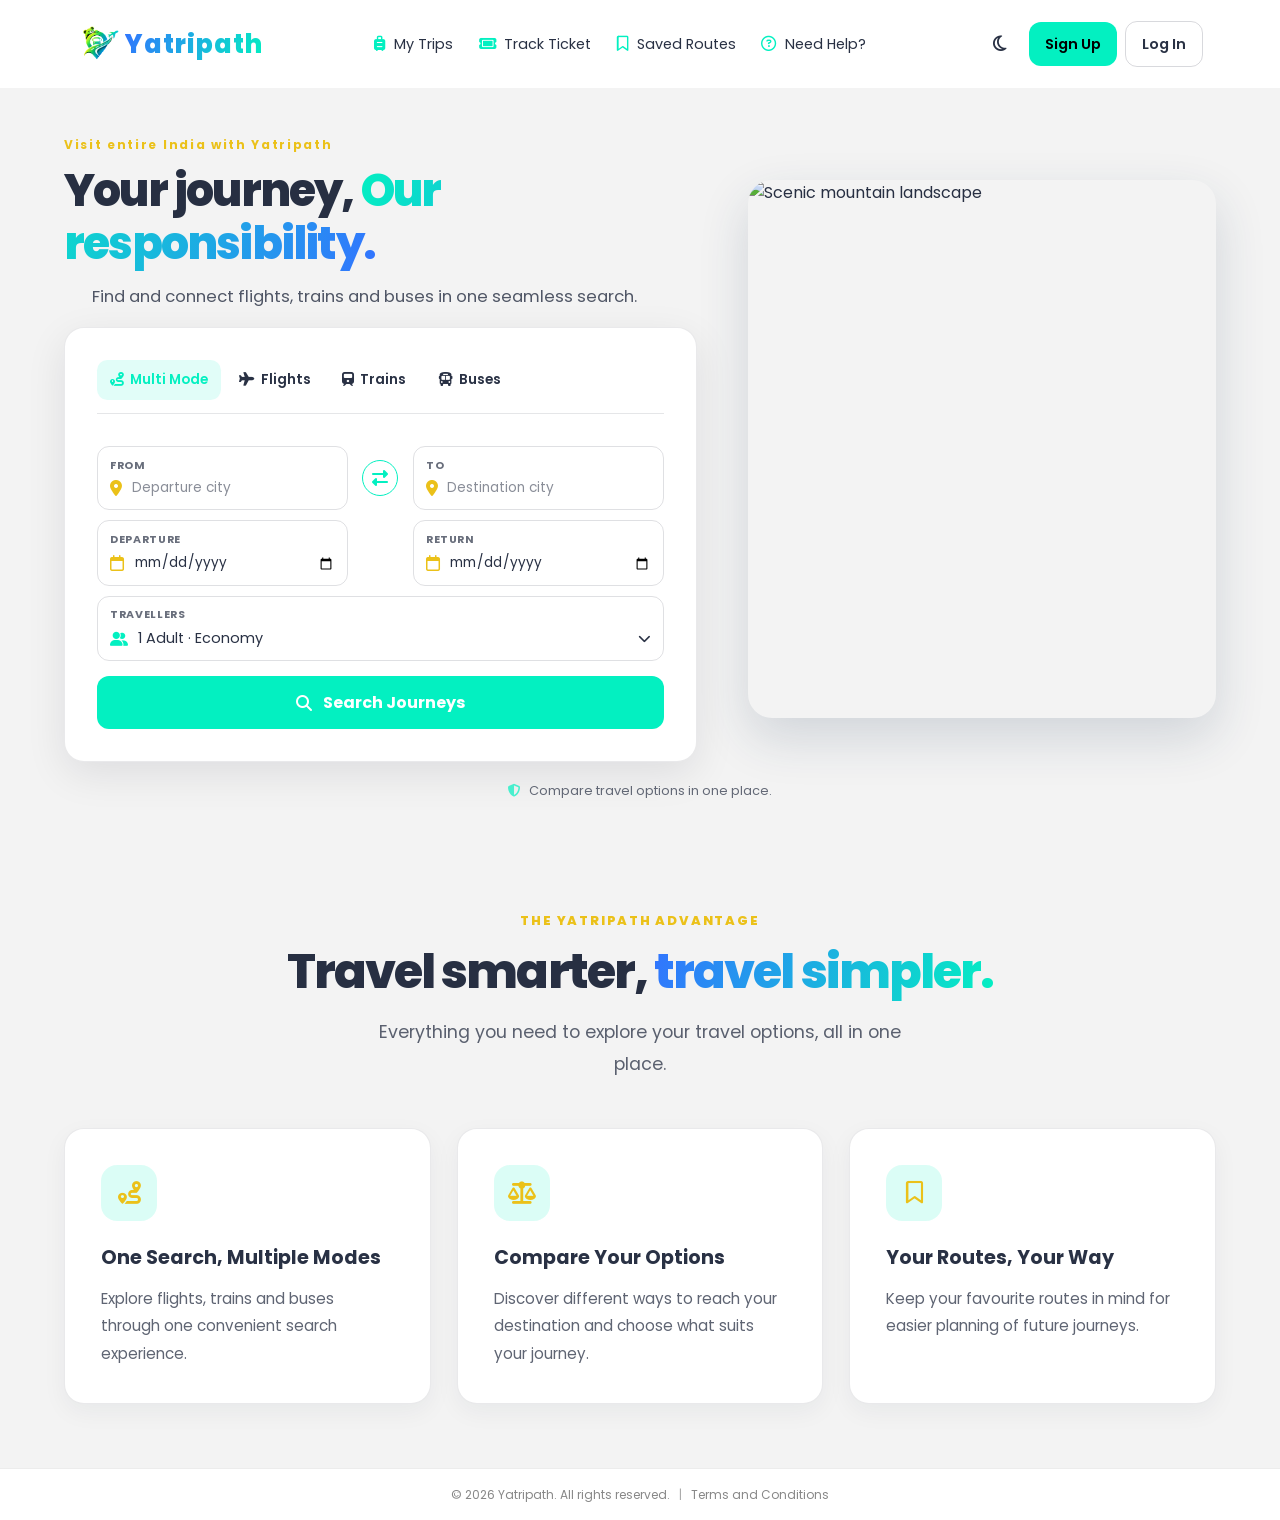
==== index.html @ fe772d5f "Add files via upload" ====
<!DOCTYPE html>
<html lang="en">
    <head>
        <meta charset="UTF-8">
        <meta name="viewport" content="width=device-width, initial-scale=1.0">
        <title>Yatripath</title>
        <link rel="stylesheet" href="style.css">
    </head>
    <body>

<!-- HEADER --><!-- HEADER --><!-- HEADER --><!-- HEADER --><!-- HEADER --><!-- HEADER --><!-- HEADER -->
        <header>
            <nav class="NAVBAR">
                <div class="CONTAINER-FOR-LOGO">
                <!-- Brand -->
                    <a href="#" class="LOGO" aria-label="Yatripath home">
                        <img src="Images/logo.png" alt="Yatripath">
                    </a>
                    <a href="#" class="LOGO">Yatripath</a>
                </div>

    <button
        type="button"
        class="MOBILE-MENU-TOGGLE"
        id="mobile-menu-toggle"
        aria-label="Open navigation menu"
        aria-controls="nav-menu"
        aria-expanded="false">
        <i class="fa-solid fa-bars" aria-hidden="true"></i>
    </button>

     <div class="NAV-MENU" id="nav-menu">

        <!-- Navigation links -->
    <ul class="NAV-LINKS">
        <li>
            <a href="#">
                <i class="fa-solid fa-suitcase-rolling"></i>
                My Trips
            </a>
        </li>

        <li>
            <a href="#">
                <i class="fa-solid fa-ticket"></i>
                Track Ticket
            </a>
        </li>

        <li>
            <a href="#">
                <i class="fa-regular fa-bookmark"></i>
                Saved Routes
            </a>
        </li>

        <li>
            <a href="#">
                <i class="fa-regular fa-circle-question"></i>
                Need Help?
            </a>
        </li>
    </ul>

    <!-- Right-side actions -->
    <div class="NAV-ACTIONS">

        <button class="THEME-BTN" id="theme-toggle"
                type="button" aria-label="Switch to dark theme">
            <i class="fa-regular fa-moon"></i>
        </button>

        <a href="#" class="SIGNUP-BTN">Sign Up</a>

        <a href="#" class="LOGIN-BTN">Log In</a>

    </div>

    </div>
            </nav>
        </header>


<!-- MAIN --><!-- MAIN --><!-- MAIN --><!-- MAIN --><!-- MAIN --><!-- MAIN --><!-- MAIN --><!-- MAIN --><!-- MAIN -->        

<main>
    <section class="HERO">
        <div class="HERO-LAYOUT">
        <div class="HERO-LEFT">
        <div class="HERO-CONTENT">
            <p class="HERO-TAGLINE">Visit entire India with Yatripath</p>

            <h1>
                Your journey,
                <span>Our responsibility.</span>
            </h1>

            <p class="HERO-DESCRIPTION">
                Find and connect flights, trains and buses
                in one seamless search.
            </p>
        </div>

        <div class="SEARCH-CARD">

            <div class="TRANSPORT-TABS">
                <label class="TRANSPORT-OPTION">
                    <input type="radio" name="transport" value="all" checked>
                    <span><i class="fa-solid fa-route"></i> Multi Mode</span>
                </label>

                <label class="TRANSPORT-OPTION">
                    <input type="radio" name="transport" value="flight">
                    <span><i class="fa-solid fa-plane"></i> Flights</span>
                </label>

                <label class="TRANSPORT-OPTION">
                    <input type="radio" name="transport" value="train">
                    <span><i class="fa-solid fa-train"></i> Trains</span>
                </label>

                <label class="TRANSPORT-OPTION">
                    <input type="radio" name="transport" value="bus">
                    <span><i class="fa-solid fa-bus"></i> Buses</span>
                </label>
            </div>

            <form class="SEARCH-FORM" id="journey-search" novalidate>

                <div class="SEARCH-FIELD">
                    <label for="origin">FROM</label>
                    <div class="FIELD-INPUT">
                        <i class="fa-solid fa-location-dot"></i>
                        <input
                            type="text"
                            id="origin"
                            name="origin"
                            placeholder="Departure city"
                            list="city-suggestions"
                            autocomplete="off"
                            required
                        >
                    </div>
                </div>

                <button
                    type="button"
                    class="SWAP-BTN"
                    id="swap-locations"
                    aria-label="Swap departure and destination"
                    title="Swap locations"
                >
                    <i class="fa-solid fa-right-left"></i>
                </button>

                <div class="SEARCH-FIELD">
                    <label for="destination">TO</label>
                    <div class="FIELD-INPUT">
                        <i class="fa-solid fa-location-dot"></i>
                        <input
                            type="text"
                            id="destination"
                            name="destination"
                            placeholder="Destination city"
                            list="city-suggestions"
                            autocomplete="off"
                            required
                        >
                    </div>
                </div>

                <div class="SEARCH-FIELD">
                    <label for="departure">DEPARTURE</label>
                    <div class="FIELD-INPUT">
                        <i class="fa-regular fa-calendar"></i>
                        <input
                            type="date"
                            id="departure"
                            name="departure"
                            required
                        >
                    </div>
                </div>

                <div class="SEARCH-FIELD">
                    <label for="return-date">RETURN</label>
                    <div class="FIELD-INPUT">
                        <i class="fa-regular fa-calendar"></i>
                        <input
                            type="date"
                            id="return-date"
                            name="return-date"
                        >
                    </div>
                </div>

                <!-- Travellers and travel class -->
<div class="SEARCH-FIELD TRAVELLER-FIELD">

    <label>TRAVELLERS</label>

    <!-- Button that opens the passenger selector -->
    <button
        type="button"
        class="TRAVELLER-TRIGGER"
        id="traveller-trigger"
        aria-expanded="false"
        aria-controls="traveller-popup"
    >
        <span class="TRAVELLER-SUMMARY">
            <i class="fa-solid fa-user-group"></i>
            <span id="traveller-summary">1 Adult · Economy</span>
        </span>

        <i class="fa-solid fa-chevron-down TRAVELLER-CHEVRON"></i>
    </button>

    <!-- Popup -->
    <div class="TRAVELLER-POPOVER" id="traveller-popup" hidden>

        <div class="TRAVELLER-POPUP-HEADER">
            <div>
                <h3>Travellers & Class</h3>
                <p>Choose who's travelling</p>
            </div>

            <button
                type="button"
                class="TRAVELLER-CLOSE"
                id="traveller-close"
                aria-label="Close traveller selector"
            >
                <i class="fa-solid fa-xmark"></i>
            </button>
        </div>

        <!-- Adults -->
        <div class="PASSENGER-GROUP ADULT-GROUP">
            <div class="PASSENGER-HEADING">
                <strong>Adults</strong>
                <span>12 years and above</span>
            </div>

            <div class="COUNT-OPTIONS" data-passenger="adults">
                <button type="button" data-count="1" class="is-selected">1</button>
                <button type="button" data-count="2">2</button>
                <button type="button" data-count="3">3</button>
                <button type="button" data-count="4">4</button>
                <button type="button" data-count="5">5</button>
                <button type="button" data-count="6">6</button>
                <button type="button" data-count="7">7</button>
                <button type="button" data-count="8">8</button>
                <button type="button" data-count="9">9</button>
                <button type="button" data-count="more">9+</button>            
            </div>
        </div>

        <!-- Children -->
        <div class="PASSENGER-GROUP">
            <div class="PASSENGER-HEADING">
                <strong>Children</strong>
                <span>2–11 years</span>
            </div>

            <div class="COUNT-OPTIONS" data-passenger="children">
                <button type="button" data-count="0" class="is-selected">0</button>
                <button type="button" data-count="1">1</button>
                <button type="button" data-count="2">2</button>
                <button type="button" data-count="3">3</button>
                <button type="button" data-count="4">4</button>
                <button type="button" data-count="5">5</button>
                <button type="button" data-count="6">6</button>
                <button type="button" data-count="more">6+</button>
            </div>
        </div>

        <!-- Infants -->
        <div class="PASSENGER-GROUP">
            <div class="PASSENGER-HEADING">
                <strong>Infants</strong>
                <span>Under 2 years</span>
            </div>

            <div class="COUNT-OPTIONS" data-passenger="infants">
                <button type="button" data-count="0" class="is-selected">0</button>
                <button type="button" data-count="1">1</button>
                <button type="button" data-count="2">2</button>
                <button type="button" data-count="3">3</button>
                <button type="button" data-count="4">4</button>
                <button type="button" data-count="5">5</button>
                <button type="button" data-count="6">6</button>
                <button type="button" data-count="more">6+</button>
            </div>

            <p class="PASSENGER-HELP" id="infant-help">
                Each infant must be accompanied by an adult.
            </p>
        </div>

        <!-- Travel class -->
        <div class="TRAVEL-CLASS-GROUP">
            <label for="travel-class">Travel class</label>

            <select id="travel-class" name="travel_class">
                <option value="economy">Economy/Premium Economy</option>
                <option value="premium-economy">Premium Economy</option>
                <option value="business">Business</option>
                <option value="first-class">First Class</option>
            </select>
        </div>

        <!-- Popup footer -->
        <div class="TRAVELLER-POPUP-FOOTER">
            <span id="passenger-total">1 passenger</span>

            <button type="button" id="apply-travellers">
                Apply
            </button>
        </div>

    </div>

    <!-- Values submitted with the search form -->
    <input type="hidden" id="travellers" name="travellers" value="1">
    <input type="hidden" id="adults" name="adults" value="1">
    <input type="hidden" id="children" name="children" value="0">
    <input type="hidden" id="infants" name="infants" value="0">

</div>

                <button type="submit" class="SEARCH-BTN">
                    <i class="fa-solid fa-magnifying-glass"></i>
                    Search Journeys
                </button>

            </form>
            <datalist id="city-suggestions">
                <option value="Kolkata">
                <option value="New Delhi">
                <option value="Mumbai">
                <option value="Bengaluru">
                <option value="Chennai">
                <option value="Hyderabad">
                <option value="Pune">
                <option value="Jaipur">
                <option value="Lucknow">
                <option value="Bhubaneswar">
                <option value="Patna">
                <option value="Guwahati">
                <option value="Siliguri">
                <option value="Darjeeling">
                <option value="Durgapur">
            </datalist>
        </div>
        </div>

<!-- RIGHT BOX: travel image -->
        <div class="HERO-IMAGE">
            <img
                src="https://i.pinimg.com/originals/f4/bd/58/f4bd584b814955527853951d91ccd299.jpg"
                alt="Scenic mountain landscape"
            >
        </div>

        </div>

        <p class="SEARCH-NOTE">
            <i class="fa-solid fa-shield-halved"></i>
            Compare travel options in one place.
        </p>
        
    </section>

    
<!-- WHY TRAVELLEON SECTION -->
<section class="WHY-TRAVELLEON" id="why-travelleon">

    <div class="WHY-HEADER">
        <p class="WHY-TAGLINE">THE YATRIPATH ADVANTAGE</p>

        <h2>
            Travel smarter,
            <span>travel simpler.</span>
        </h2>

        <p class="WHY-DESCRIPTION">
            Everything you need to explore your travel options,
            all in one place.
        </p>
    </div>

    <div class="WHY-CARDS">

        <!-- Feature 1 -->
        <article class="WHY-CARD">
            <div class="WHY-ICON">
                <i class="fa-solid fa-route"></i>
            </div>

            <h3>One Search, Multiple Modes</h3>

            <p>
                Explore flights, trains and buses through
                one convenient search experience.
            </p>
        </article>

        <!-- Feature 2 -->
        <article class="WHY-CARD">
            <div class="WHY-ICON">
                <i class="fa-solid fa-scale-balanced"></i>
            </div>

            <h3>Compare Your Options</h3>

            <p>
                Discover different ways to reach your
                destination and choose what suits your journey.
            </p>
        </article>

        <!-- Feature 3 -->
        <article class="WHY-CARD">
            <div class="WHY-ICON">
                <i class="fa-regular fa-bookmark"></i>
            </div>
            <h3>Your Routes, Your Way</h3>
            <p>
                Keep your favourite routes in mind
                for easier planning of future journeys.
            </p>
        </article>
    </div>
</section>
</main>


<!-- LOGIN / SIGN UP VIEW -->
<section class="AUTH-VIEW" id="auth-view" hidden>

    <!-- LEFT: AUTHENTICATION FORM -->
    <div class="AUTH-CARD">

        <a href="#" class="AUTH-BACK" id="back-home">
            ← Back to Home
        </a>

        <div class="AUTH-LOGO">
            <a href="#" class="LOGO" aria-label="Yatripath home">
                        <img src="Images/logo.png" alt="Yatripath">
                    </a>
            <span>Yatripath</span>
        </div>

        <h1 id="auth-heading">Welcome back!</h1>
        <p class="AUTH-SUBTITLE" id="auth-subtitle">
            Sign in to continue your journey.
        </p>

        <div class="AUTH-TABS">
            <button type="button" class="AUTH-TAB ACTIVE" id="login-tab">
                Log In
            </button>
            <button type="button" class="AUTH-TAB" id="signup-tab">
                Sign Up
            </button>
        </div>

        <!-- LOGIN FORM -->
        <form id="login-form">

            <label for="login-email">Email address</label>
            <input type="email" id="login-email" name="email"
                placeholder="you@example.com" autocomplete="email" required>

            <label for="login-password">Password</label>
            <div class="AUTH-PASSWORD">
                <input type="password" id="login-password"
                       placeholder="Enter your password"
                       autocomplete="current-password" required>
                <button type="button" class="AUTH-TOGGLE"
                    data-password="login-password"
                    aria-label="Show password"
                    aria-pressed="false">
                    <i class="fa-regular fa-eye" aria-hidden="true"></i>
                </button>
            </div>

            <button type="submit" class="AUTH-SUBMIT">Log In</button>

        </form>

        <!-- SIGNUP FORM -->
        <form id="signup-form" hidden>

            <label for="signup-name">Full name</label>
            <input type="text" id="signup-name"
                   placeholder="Your full name"
                   autocomplete="name" required>

            <label for="signup-dob">Date of birth</label>
            <input type="date" id="signup-dob"
                   autocomplete="bday" required>

            <label for="signup-email">Email address</label>
            <input type="email" id="signup-email" name="email"
                   placeholder="you@example.com"
                   autocomplete="email" required>

            <div class="OTP-ROW">
                <label for="email-otp">Email verification</label>
                <button type="button" class="OTP-BTN" data-otp="email">
                    Send code
                </button>
            </div>

            <input type="text" id="email-otp"
                   placeholder="Enter email OTP"
                   inputmode="numeric" pattern="[0-9]{6}"
                   maxlength="6" autocomplete="one-time-code"
                   aria-label="Email verification code">

            <label for="signup-phone">Phone number</label>
            <div class="PHONE-ROW">
                <select id="phone-country" aria-label="Country calling code">
                    <option value="+91">🇮🇳 +91</option>
                </select>

                <input type="tel" id="signup-phone"
                       placeholder="Phone number"
                       autocomplete="tel-national"
                       inputmode="tel" required>
            </div>

            <div class="OTP-ROW">
                <label for="phone-otp">Phone verification</label>
                <button type="button" class="OTP-BTN" data-otp="phone">
                    Send code
                </button>
            </div>

            <input type="text" id="phone-otp"
                   placeholder="Enter SMS OTP"
                   inputmode="numeric" pattern="[0-9]{6}"
                   maxlength="6" aria-label="Phone verification code">

            <label for="signup-password">Create password</label>
            <div class="AUTH-PASSWORD">
                <input type="password" id="signup-password"
                       placeholder="Create a strong password"
                       autocomplete="new-password" required>
                <button type="button" class="AUTH-TOGGLE"
                    data-password="signup-password"
                    aria-label="Show password"
                    aria-pressed="false">
                    <i class="fa-regular fa-eye" aria-hidden="true"></i>
                </button>
            </div>

            <div class="PASSWORD-RULES" id="password-rules" hidden>
                <p id="rule-length">○ At least 8 characters</p>
                <p id="rule-upper">○ One uppercase letter (A–Z)</p>
                <p id="rule-lower">○ One lowercase letter (a–z)</p>
                <p id="rule-number">○ One number (0–9)</p>
                <p id="rule-special">○ One special character (!@#$...)</p>
            </div>

            <button type="submit" class="AUTH-SUBMIT">
                Create Account
            </button>

        </form>

        <p class="AUTH-MESSAGE" id="auth-message"
           role="status" aria-live="polite"></p>

        <p class="AUTH-FOOTNOTE">
            Your next journey starts here.
        </p>

    </div>

    <!-- RIGHT: TRAVEL IMAGE -->
    <div class="AUTH-VISUAL">
        <img
            src="https://i.pinimg.com/originals/f4/bd/58/f4bd584b814955527853951d91ccd299.jpg"
            alt="Majestic mountain landscape beneath a beautiful sky">

        <div class="AUTH-VISUAL-OVERLAY">
            <span class="AUTH-IMAGE-TAG">YOUR JOURNEY STARTS HERE</span>
            <h2>The world is waiting.</h2>
            <p>Discover new places. Find your route. Make every journey count.</p>
        </div>
    </div>

</section>




        <footer class="SITE-FOOTER">
            <p>
               © 2026 Yatripath. All rights reserved.
                <span class="FOOTER-DIVIDER">|</span>
                <a href="#" id="terms-link">Terms and Conditions</a>
            </p>
        </footer>

        <script src="script.js"></script>
    </body>
</html>
---- style.css ----
@import url('https://cdnjs.cloudflare.com/ajax/libs/font-awesome/6.5.0/css/all.min.css');
@import url('https://fonts.googleapis.com/css2?family=Poppins:wght@400;500;600;700;800&display=swap');

/* =========================================
   1. THEME VARIABLES
========================================= */

:root {
    --primary-color: #03F0C1;
    --secondary-color: #ebc119;
    --tertiary-color: #ffffff;
    --background-color: #f3f3f3;
    --text-color: #010b21d7;
    --highlight-color: #3273FF;
}

[data-theme="dark"] {
    --primary-color: #03F0C1;
    --secondary-color: #ebc119;
    --tertiary-color: #09132f;
    --background-color: #01091c;
    --text-color: #ffffff;
    --highlight-color: #3273FF;
}

/* =========================================
   2. GLOBAL STYLES
========================================= */

* {
    box-sizing: border-box;
}

html {
    scroll-behavior: smooth;
}

body {
    margin: 0;
    background-color: var(--background-color);
    color: var(--text-color);
    font-family: 'Poppins', sans-serif;
}

button,
input,
select {
    font: inherit;
}

button,
a {
    -webkit-tap-highlight-color: transparent;
}

/* Smooth light/dark theme transition */

*{
    transition:
        background-color 0.3s ease,
        color 0.3s ease,
        border-color 0.3s ease,
        box-shadow 0.3s ease;
}

/* =========================================
   3. NAVBAR
========================================= */

.NAVBAR {
    display: flex;
    flex-direction: row;
    align-items: center;
    justify-content: space-between;
    gap: 1.5rem;

    padding: 1.25rem 6%;

    background-color: var(--tertiary-color);
    box-shadow: 0 0.25rem 1.25rem rgba(1, 11, 33, 0.08);
}

/* Logo */
.CONTAINER-FOR-LOGO{
    display: flex;
}
.LOGO {
    flex-shrink: 0;
    display: inline-flex;
    flex: 0 0 auto;
    font-size: clamp(1.4rem, 2vw, 1.8rem);
    font-weight: 800;
    letter-spacing: 0.04em;
    text-decoration: none;
    white-space: nowrap;
    align-items: center;
    background: linear-gradient(
        110deg,
        #3273FF,
        #03F0C1
    );
    gap: 0;
    background-clip: text;
    -webkit-background-clip: text;
    color: transparent;
}

.LOGO img{
    display: block;
    width: 3rem;
    height: 3rem;
    object-fit: contain;
    object-position: left center;
    flex-shrink: 0;
    padding-right: 5px;
}

/* Navigation links */

.NAV-LINKS {
    display: flex;
    flex-direction: row;
    align-items: center;
    justify-content: center;
    flex-wrap: nowrap;
    gap: clamp(0.75rem, 2vw, 2rem);

    list-style: none;
    margin: 0;
    padding: 0;
}

.NAV-LINKS a,
.PROFILE-LINK {
    position: relative;

    display: flex;
    align-items: center;
    gap: 0.55rem;

    color: var(--text-color);
    font-size: 0.9rem;
    text-decoration: none;
    white-space: nowrap;

    transition: color 0.25s ease;
}

.NAV-LINKS a i {
    color: var(--primary-color);
    font-size: 0.95rem;

    transition: color 0.25s ease;
}

.NAV-LINKS a:hover{
    color: var(--primary-color);
}

.NAV-LINKS a:hover i,
.PROFILE-LINK:hover {
    color: var(--secondary-color);
}

/* Animated underline */

.NAV-LINKS a::after {
    content: "";

    position: absolute;
    left: 0;
    bottom: -0.5rem;

    width: 100%;
    height: 0.2rem;

    border-radius: 1rem;

    background: linear-gradient(
        90deg,
        var(--primary-color),
        var(--secondary-color)
    );

    transform: scaleX(0);
    transform-origin: center;
    transition: transform 0.3s ease;
}

.NAV-LINKS a:hover::after {
    transform: scaleX(1);
}

/* Right-side navbar controls */

.NAV-ACTIONS {
    display: flex;
    flex-direction: row;
    align-items: center;
    justify-content: flex-end;
    flex-shrink: 0;
    gap: 0.5rem;
}

/* Shared button appearance */

.THEME-BTN,
.SIGNUP-BTN,
.LOGIN-BTN {
    display: inline-flex;
    align-items: center;
    justify-content: center;

    padding: 0.7rem 1rem;

    border: none;
    border-radius: 0.75rem;

    background: transparent;
    color: var(--text-color);

    font-family: inherit;
    font-size: 0.9rem;
    font-weight: 600;
    text-decoration: none;
    white-space: nowrap;

    cursor: pointer;

    transition:
        background-color 0.25s ease,
        color 0.25s ease,
        transform 0.25s ease;
}

.THEME-BTN:hover,
.LOGIN-BTN:hover {
    background-color: color-mix(
        in srgb,
        var(--highlight-color) 15%,
        var(--tertiary-color)
    );

    color: var(--highlight-color);
}

.NAV-MENU {
    display: contents;
}

.MOBILE-MENU-TOGGLE {
    display: none;
}

/* Theme button */

.THEME-BTN {
    width: 2.75rem;
    height: 2.75rem;
    padding: 0;
    font-size: 1.1rem;
}

.THEME-BTN i {
    display: inline-block;
    transition: transform 0.7s ease;
}

/* Sign up button */

.SIGNUP-BTN {
    background-color: var(--primary-color);
    color: #000000;
}

.SIGNUP-BTN:hover {
    background-color: var(--highlight-color);
    color: #ffffff;
}

/* Log in button */

.LOGIN-BTN {
    border: 1px solid color-mix(
        in srgb,
        var(--text-color) 18%,
        transparent
    );
}

/* =========================================
   4. HERO SECTION
========================================= */

.HERO {
    padding: clamp(2rem, 4vw, 3.5rem) 5% 3rem;
    overflow: hidden;
    background-color: var(--background-color);
}

.HERO-CONTENT {
    max-width: 60rem;
    margin: 0 auto clamp(1.5rem, 3vw, 2.5rem);
    text-align: center;
}

.HERO-TAGLINE {
    margin: 0 0 0.6rem;

    color: var(--secondary-color);
    font-size: 0.75rem;
    font-weight: 700;
    letter-spacing: 0.14em;
}

.HERO h1 {
    margin: 0;
    color: var(--text-color);
    font-size: clamp(1.8rem, 3.5vw, 3rem);
    font-weight: 800;
    line-height: 1.2;
    letter-spacing: -0.04em;
}

.HERO h1 span {
    display: inline;

    background: linear-gradient(
        110deg,
        var(--primary-color),
        var(--highlight-color)
    );

    background-clip: text;
    -webkit-background-clip: text;
    color: transparent;
}

.HERO-DESCRIPTION {
    max-width: 36rem;
    margin: 0.75rem auto 0;
    color: var(--text-color);
    font-size: clamp(0.9rem, 1.3vw, 1.05rem);
    line-height: 1.7;
    opacity: 0.8;
    padding-bottom: 1rem;
}

/* =========================================
   5. SEARCH CARD
========================================= */

.SEARCH-CARD {
    width: 100%;
    max-width: 76rem;
    margin-inline: auto;

    padding: clamp(1rem, 2.5vw, 2rem);

    background: var(--tertiary-color);

    border: 1px solid color-mix(
        in srgb,
        var(--text-color) 10%,
        transparent
    );

    border-radius: 1.25rem;

    box-shadow: 0 0.75rem 2.5rem rgba(1, 11, 33, 0.09);
}

/* =========================================
   6. TRANSPORT TABS
========================================= */

.TRANSPORT-TABS {
    display: flex;
    flex-wrap: wrap;
    align-items: center;
    justify-content: flex-start;
    gap: 0.35rem;

    padding-bottom: 0.85rem;
    margin-bottom: 1rem;

    border-bottom: 1px solid color-mix(
        in srgb,
        var(--text-color) 12%,
        transparent
    );
}

.TRANSPORT-OPTION {
    position: relative;
    flex: 0 0 auto;
    cursor: pointer;
}

/* Hide the native radio while preserving keyboard access */

.TRANSPORT-OPTION input {
    position: absolute;
    width: 1px;
    height: 1px;
    opacity: 0;
}

/* Tab appearance */

.TRANSPORT-OPTION span {
    display: inline-flex;
    align-items: center;
    justify-content: center;
    gap: 0.4rem;

    padding: 0.6rem 0.8rem;

    border-radius: 0.65rem;

    color: var(--text-color);
    font-size: 0.85rem;
    font-weight: 600;
    white-space: nowrap;

    transition:
        background-color 0.2s ease,
        color 0.2s ease;
}

/* Selected tab */

.TRANSPORT-OPTION input:checked + span {
    background: color-mix(
        in srgb,
        var(--primary-color) 12%,
        var(--tertiary-color)
    );

    color: var(--primary-color);
}

/* Hover */

.TRANSPORT-OPTION:hover span {
    background: color-mix(
        in srgb,
        var(--primary-color) 8%,
        var(--tertiary-color)
    );
}

/* Keyboard focus */

.TRANSPORT-OPTION input:focus-visible + span {
    outline: 0.15rem solid var(--secondary-color);
    outline-offset: 0.15rem;
}

/* =========================================
   7. SEARCH FORM GRID
========================================= */

.SEARCH-FORM {
    display: grid;
    padding-top: 1rem;
    grid-template-columns:
        minmax(0, 1fr)
        2.75rem
        minmax(0, 1fr);

    column-gap: 0.65rem;
    row-gap: 0.65rem;

    align-items: stretch;
    position: relative;
}

/* FROM field */

.SEARCH-FORM > .SEARCH-FIELD:has(#origin) {
    grid-column: 1;
    grid-row: 1;
}

/* TO field */

.SEARCH-FORM > .SEARCH-FIELD:has(#destination) {
    grid-column: 3;
    grid-row: 1;
}

/* Departure field */

.SEARCH-FORM > .SEARCH-FIELD:has(#departure) {
    grid-column: 1;
    grid-row: 2;
}

/* Return field */

.SEARCH-FORM > .SEARCH-FIELD:has(#return-date) {
    grid-column: 3;
    grid-row: 2;
}

/* Travellers field */

.SEARCH-FORM > .SEARCH-FIELD:has(#travellers) {
    grid-column: 1 / -1;
    grid-row: 3;
}

/* SEARCH BUTTON */
.SEARCH-BTN {
    grid-column: 1 / -1;
    grid-row: 4;
}

/* =========================================
   8. SEARCH FIELDS
========================================= */

.SEARCH-FIELD {
    min-width: 0;
    padding: 0.65rem 0.75rem;

    border: 1px solid color-mix(
        in srgb,
        var(--text-color) 15%,
        transparent
    );

    border-radius: 0.75rem;

    transition:
        border-color 0.2s ease,
        box-shadow 0.2s ease;
}

/* Highlight field when focused */

.SEARCH-FIELD:focus-within {
    border-color: var(--primary-color);

    box-shadow: 0 0 0 0.15rem color-mix(
        in srgb,
        var(--primary-color) 15%,
        transparent
    );
}

/* Field labels */

.SEARCH-FIELD > label {
    display: block;
    margin-bottom: 0.3rem;

    font-size: 0.68rem;
    font-weight: 700;
    letter-spacing: 0.06em;
    opacity: 0.7;
}

/* Input and icon wrapper */

.FIELD-INPUT {
    display: flex;
    align-items: center;
    gap: 0.6rem;

    min-width: 0;
}

.FIELD-INPUT i {
    flex-shrink: 0;
    color: var(--secondary-color);
}

/* Text, date and select controls */

.FIELD-INPUT input,
.FIELD-INPUT select {
    width: 100%;
    min-width: 0;
    padding: 0;

    border: none;
    outline: none;

    background: transparent;
    color: var(--text-color);

    font-family: inherit;
    font-size: 0.85rem;
}

/* Placeholder */

.FIELD-INPUT input::placeholder {
    color: var(--text-color);
    opacity: 0.55;
}

/* Date picker theme */

.FIELD-INPUT input[type="date"] {
    color-scheme: light;
}

[data-theme="dark"] .FIELD-INPUT input[type="date"] {
    color-scheme: dark;
}

/* Dropdown options */

.FIELD-INPUT select option {
    background: var(--tertiary-color);
    color: var(--text-color);
}

/* =========================================
   9. SWAP LOCATIONS BUTTON
========================================= */

.SWAP-BTN {
    grid-column: 2;
    grid-row: 1;

    position: static;
    transform: none;
    justify-self: center;
    align-self: center;

    width: 2.25rem;
    aspect-ratio: 1;
    padding: 0;

    display: inline-flex;
    align-items: center;
    justify-content: center;

    z-index: 1;
    border: 1px solid var(--primary-color);
    border-radius: 50%;

    background: var(--tertiary-color);
    color: var(--primary-color);
    cursor: pointer;

    transition:
        background-color 0.3s ease,
        color 0.3s ease,
        border-color 0.3s ease,
        transform 0.25s ease;
}

.SWAP-BTN:hover {
    background: var(--primary-color);
    color: var(--tertiary-color);
    transform: rotate(180deg);
}


.SWAP-BTN:focus-visible {
    outline: 0.15rem solid var(--secondary-color);
    outline-offset: 0.2rem;
}

/* =========================================
   10. SEARCH BUTTON
========================================= */

.SEARCH-BTN {
    display: flex;
    align-items: center;
    justify-content: center;
    gap: 0.65rem;

    grid-column: 1 / -1;
    grid-row: 4;

    width: 100%;
    margin-top: 0.25rem;
    padding: 0.9rem 1.25rem;

    border: none;
    border-radius: 0.75rem;

    background: var(--primary-color);
    color: #ffffff;

    font-family: inherit;
    font-size: 1rem;
    font-weight: 700;

    cursor: pointer;

    transition:
        background-color 0.2s ease,
        color 0.2s ease,
        transform 0.2s ease;
}

.SEARCH-BTN:hover {
    background: var(--highlight-color);
    color: #07172a;
    transform: translateY(-0.1rem);
}

.SEARCH-BTN:focus-visible {
    outline: 0.15rem solid var(--secondary-color);
    outline-offset: 0.2rem;
}

/* =========================================
   11. SUPPORTING NOTE
========================================= */

.SEARCH-NOTE {
    display: flex;
    align-items: center;
    justify-content: center;
    gap: 0.5rem;

    margin: 1.25rem auto 0;

    font-size: 0.8rem;
    text-align: center;
    opacity: 0.7;
}

.SEARCH-NOTE i {
    color: var(--primary-color);
}

/* =========================================
   12. TABLET RESPONSIVENESS
========================================= */

@media (max-width: 64rem) {
    .NAVBAR {
        gap: 1rem;
        padding: 1rem 3%;
    }

    .NAV-LINKS {
        gap: 0.8rem;
    }

    .NAV-LINKS a {
        font-size: 0.8rem;
    }

    .NAV-ACTIONS {
        gap: 0.25rem;
    }
}

/* =========================================
   13. MOBILE RESPONSIVENESS
========================================= */

@media (max-width: 38rem) {
    /* Navbar */

    .NAVBAR {
        position: relative;
        display: flex;
        flex-wrap: wrap;
        gap: 0.75rem;
        padding: 0.9rem 4%;
    }

    .MOBILE-MENU-TOGGLE {
        display: inline-flex;
        align-items: center;
        justify-content: center;
        margin-left: auto;
        width: 2.75rem;
        height: 2.75rem;
        border: 1px dashed var(--primary-color);
        border-radius: 0.7rem;
        background: transparent;
        color: var(--text-color);
        font-size: 1.2rem;
        cursor: pointer;
    }

    .LOGO img{
        width: 11rem;
        height: 3rem;
    }

    /* Closed by default */
    .NAV-MENU {
        display: none;
        position: absolute;
        top: 100%;
        left: 0;
        right: 0;
        z-index: 1000;

        flex-direction: column;
        align-items: stretch;
        gap: 1rem;

        padding: 1rem 4%;
        background: var(--tertiary-color);
        box-shadow: 0 0.75rem 1.5rem rgba(1, 11, 33, 0.12);
    }

    /* Open when the menu button is clicked */
    .NAVBAR.MOBILE-MENU-OPEN .NAV-MENU {
        display: flex;
    }


    .NAV-LINKS {
        justify-content: flex-start;
        gap: 1rem;
        display: flex;
        flex-direction: column;
        align-items: stretch;
        gap: 0;
        width: 100%;
    }

    .NAV-LINKS a {
        font-size: 0.85rem;
        padding: 0.8rem 0.25rem;
    }

    .NAV-LINKS a::after {
        display: none;
    }

    .NAV-ACTIONS {
        display: flex;
        flex-direction: row;
        justify-content: flex-start;
        flex-wrap: wrap;
        gap: 0.5rem;
        width: 100%;
    }

    .THEME-BTN,
    .SIGNUP-BTN,
    .LOGIN-BTN {
        padding: 0.6rem 0.8rem;
        font-size: 0.8rem;
    }

    .THEME-BTN {
        width: 2.5rem;
        height: 2.5rem;
    }

    /* Hero */

    .HERO {
        padding: 2rem 4% 2.5rem;
    }

    .HERO-CONTENT {
        margin-bottom: 1.5rem;
    }

    .HERO h1 span {
        display: block;
        margin-top: 0.15rem;
    }

    /* Search card */

    .SEARCH-CARD {
        padding: 1rem;
        border-radius: 1rem;
    }

    /* Transport tabs */

    .TRANSPORT-TABS {
        gap: 0.2rem;
        padding-bottom: 0.75rem;
        margin-bottom: 0.85rem;
    }

    .TRANSPORT-OPTION span {
        gap: 0.3rem;
        padding: 0.55rem 0.45rem;
        font-size: 0.72rem;
    }

    /* Search fields remain in two columns */

    .SEARCH-FORM {
        grid-template-columns:
            minmax(0, 1fr)
            2rem
            minmax(0, 1fr);

        column-gap: 0.35rem;
        row-gap: 0.5rem;
    }

    .SEARCH-FIELD {
        padding: 0.6rem 0.7rem;
    }

    .FIELD-INPUT {
        gap: 0.4rem;
    }

    .FIELD-INPUT input,
    .FIELD-INPUT select {
        font-size: 0.78rem;
    }

    /* Swap button */

    .SWAP-BTN {
        width: 1.8rem;
        top: 1.55rem;
    }

    /* Supporting note */

    .SEARCH-NOTE {
        margin-top: 1rem;
        font-size: 0.75rem;
    }
}

/* =========================================
   14. EXTRA-SMALL MOBILE SCREENS
========================================= */

@media (max-width: 22rem) {
    .SEARCH-CARD {
        padding: 0.75rem;
    }

    .SEARCH-FORM {
        column-gap: 1.25rem;
        row-gap: 0.5rem;
    }

    .SEARCH-FIELD {
        padding: 0.55rem;
    }

    .FIELD-INPUT {
        gap: 0.3rem;
    }

    .FIELD-INPUT input,
    .FIELD-INPUT select {
        font-size: 0.72rem;
    }

    .TRANSPORT-OPTION span {
        padding: 0.5rem 0.35rem;
        font-size: 0.68rem;
    }

    .SWAP-BTN {
        top: 2.2rem;
        width: 1.5rem;
    }
}



/* =========================================
   TRAVELLER POPUP
========================================= */

.TRAVELLER-FIELD {
    position: relative;
    z-index: 1;
}

.TRAVELLER-FIELD.is-open {
    z-index: 20;
}

/* Trigger button */

.TRAVELLER-TRIGGER {
    width: 100%;
    display: flex;
    align-items: center;
    justify-content: space-between;
    gap: 0.75rem;

    padding: 0;
    border: none;
    background: transparent;
    color: var(--text-color);

    font-family: inherit;
    font-size: 0.9rem;
    text-align: left;

    cursor: pointer;
}

.TRAVELLER-SUMMARY {
    display: flex;
    align-items: center;
    gap: 0.65rem;
    min-width: 0;
}

.TRAVELLER-SUMMARY > i {
    color: var(--primary-color);
}

.TRAVELLER-CHEVRON {
    flex-shrink: 0;
    font-size: 0.8rem;
    transition: transform 0.25s ease;
}

.TRAVELLER-FIELD.is-open .TRAVELLER-CHEVRON {
    transform: rotate(180deg);
}

/* Popup panel */

/* Traveller popup — always stays inside the screen */

.TRAVELLER-POPOVER {
    position: fixed;

    top: 50%;
    left: 50%;
    transform: translate(-50%, -50%);

    width: min(48rem, calc(100vw - 2rem));
    max-height: calc(100vh - 2rem);
    max-height: calc(100dvh - 2rem);

    overflow-x: hidden;
    overflow-y: auto;
    overscroll-behavior: contain;

    padding: clamp(1rem, 3vw, 1.5rem);

    background: var(--tertiary-color);
    color: var(--text-color);

    border: 1px solid color-mix(
        in srgb,
        var(--text-color) 10%,
        transparent
    );

    border-radius: 1rem;

    box-shadow: 0 1rem 3rem rgba(1, 11, 33, 0.2);

    z-index: 1000;
}

/* Keep hidden popups hidden */
.TRAVELLER-POPOVER[hidden] {
    display: none !important;
}


/* Popup heading */

.TRAVELLER-POPUP-HEADER {
    display: flex;
    align-items: flex-start;
    justify-content: space-between;
    gap: 1rem;

    padding-bottom: 1rem;
    margin-bottom: 1rem;

    border-bottom: 1px solid color-mix(
        in srgb,
        var(--text-color) 12%,
        transparent
    );
}

.TRAVELLER-POPUP-HEADER h3 {
    margin: 0;
    font-size: 1.1rem;
}

.TRAVELLER-POPUP-HEADER p {
    margin: 0.25rem 0 0;
    font-size: 0.8rem;
    opacity: 0.65;
}

.TRAVELLER-CLOSE {
    display: grid;
    place-items: center;

    width: 2.25rem;
    aspect-ratio: 1;
    flex-shrink: 0;

    border: none;
    border-radius: 50%;
    background: color-mix(
        in srgb,
        var(--text-color) 7%,
        var(--tertiary-color)
    );

    color: var(--text-color);
    cursor: pointer;
}

/* Passenger groups */

.PASSENGER-GROUP {
    margin-bottom: 1.25rem;
}

.PASSENGER-HEADING {
    display: flex;
    flex-direction: column;
    gap: 0.15rem;
    margin-bottom: 0.65rem;
}

.PASSENGER-HEADING strong {
    font-size: 0.9rem;
}

.PASSENGER-HEADING span,
.PASSENGER-HELP {
    font-size: 0.75rem;
    opacity: 0.65;
}

.PASSENGER-HELP {
    margin: 0.6rem 0 0;
}

/* Number selector buttons */

.COUNT-OPTIONS {
    display: flex;
    flex-wrap: wrap;
    gap: 0.35rem;
}

.COUNT-OPTIONS button {
    flex: 1 1 2.5rem;
    min-width: 2.5rem;
    min-height: 2.6rem;

    padding: 0.5rem;

    border: 1px solid color-mix(
        in srgb,
        var(--text-color) 12%,
        transparent
    );

    border-radius: 0.5rem;
    background: var(--tertiary-color);
    color: var(--text-color);

    font-family: inherit;
    font-size: 0.85rem;

    cursor: pointer;

    transition:
        background-color 0.2s ease,
        color 0.2s ease,
        border-color 0.2s ease;
}

.COUNT-OPTIONS button:hover {
    border-color: var(--primary-color);
}

.COUNT-OPTIONS button.is-selected {
    border-color: var(--primary-color);
    background: var(--primary-color);
    color: #062b30;
    font-weight: 700;
}

/* Travel class */

.TRAVEL-CLASS-GROUP {
    display: flex;
    flex-direction: column;
    gap: 0.5rem;
}

.TRAVEL-CLASS-GROUP > label {
    font-size: 0.85rem;
    font-weight: 700;
}

.TRAVEL-CLASS-GROUP select {
    width: 100%;
    min-width: 0;
    padding: 0.75rem;

    border: 1px solid color-mix(
        in srgb,
        var(--text-color) 15%,
        transparent
    );

    border-radius: 0.6rem;
    background: var(--tertiary-color);
    color: var(--text-color);

    font-family: inherit;
    font-size: 0.85rem;
}

/* Footer */

.TRAVELLER-POPUP-FOOTER {
    display: flex;
    align-items: center;
    justify-content: space-between;
    gap: 1rem;

    margin-top: 1.25rem;
    padding-top: 1rem;

    border-top: 1px solid color-mix(
        in srgb,
        var(--text-color) 12%,
        transparent
    );
}

.TRAVELLER-POPUP-FOOTER > span {
    font-size: 0.8rem;
    opacity: 0.7;
}

#apply-travellers {
    min-width: 6.5rem;
    padding: 0.7rem 1.5rem;

    border: none;
    border-radius: 2rem;

    background: linear-gradient(
        110deg,
        var(--primary-color),
        #3273FF
    );

    color: #ffffff;
    font-family: inherit;
    font-weight: 700;

    cursor: pointer;
    transition: transform 0.2s ease;
}

#apply-travellers:hover {
    transform: translateY(-0.1rem);
}

/* Mobile adjustments */

@media (max-width: 38rem) {
    .TRAVELLER-POPOVER {
        position: fixed;

        top: 50%;
        left: 50%;
        transform: translate(-50%, -50%);

        width: calc(100vw - 1.5rem);
        max-height: 85vh;

        padding: 1rem;
        border-radius: 1rem;
    }

    .COUNT-OPTIONS {
        gap: 0.3rem;
    }

    .COUNT-OPTIONS button {
        flex: 1 1 2rem;
        min-width: 2rem;
        min-height: 2.4rem;
        padding: 0.4rem 0.25rem;
    }
}

.TRAVELLER-SUMMARY {
    display: flex;
    align-items: center;
    gap: 0.65rem;
    min-width: 0;
    overflow-wrap: normal;
}

#traveller-summary {
    line-height: 1.5;
}



/* ===== HERO TWO-COLUMN LAYOUT ===== */

.HERO {
    padding: clamp(2rem, 4vw, 3rem) 5%;
    overflow: hidden;
}

.HERO-LAYOUT {
    display: grid;
    grid-template-columns: minmax(0, 1.15fr) minmax(0, 0.85fr);
    align-items: center;
    gap: clamp(2rem, 4vw, 4rem);

    max-width: 1400px;
    margin: 0 auto;
}

/* Left column */
.HERO-BOX {
    min-width: 0;
}

.HERO-CONTENT {
    width: 100%;
    max-width: 100%;
    margin: 0;
    text-align: left;
}

/* Right column */
.HERO-IMAGE {
    width: 100%;
    height: clamp(350px, 42vw, 560px);
    overflow: hidden;
    border-radius: 24px;
    box-shadow: 0 20px 50px rgba(28, 57, 90, 0.16);
}

.HERO-IMAGE img {
    display: block;
    width: 100%;
    height: 100%;
    object-fit: cover;
    object-position: center;
}

/* Tablet */
@media (max-width: 900px) {
    .HERO-LAYOUT {
        grid-template-columns: minmax(0, 1fr) minmax(0, 0.75fr);
        gap: 1.5rem;
    }

    .HERO-IMAGE {
        height: 380px;
    }
}

/* Mobile */
@media (max-width: 650px) {
    .HERO-LAYOUT {
        grid-template-columns: 1fr;
        gap: 1.75rem;
    }

    .HERO-IMAGE {
        height: 280px;
        border-radius: 18px;
    }
}



/* =========================================
   WHY TRAVELLEON SECTION
========================================= */

.WHY-TRAVELLEON {
    padding: clamp(1rem, 7vw, 4rem) 5%;
    
    background: var(--background-color);
    color: var(--text-color);
}

/* Section heading */

.WHY-HEADER {
    max-width: 46rem;
    margin: 0 auto 3rem;
    text-align: center;
}

.WHY-TAGLINE {
    margin: 0 0 0.8rem;

    color: var(--secondary-color);
    font-size: 0.8rem;
    font-weight: 800;
    letter-spacing: 0.14em;
}

.WHY-HEADER h2 {
    margin: 0;

    color: var(--text-color);
    font-size: clamp(2rem, 4vw, 3rem);
    font-weight: 800;
    line-height: 1.2;
    letter-spacing: -0.04em;
}

.WHY-HEADER h2 span {
    background: linear-gradient(
        110deg,
        #3273FF,
        #03F0C1
    );

    background-clip: text;
    -webkit-background-clip: text;
    color: transparent;
}

.WHY-DESCRIPTION {
    max-width: 35rem;
    margin: 1rem auto 0;

    color: var(--text-color);
    opacity: 0.75;

    font-size: clamp(0.95rem, 1.5vw, 1.1rem);
    line-height: 1.8;
}

/* Feature card grid */

.WHY-CARDS {
    display: grid;
    grid-template-columns: repeat(3, minmax(0, 1fr));
    gap: clamp(1rem, 2vw, 1.75rem);

    max-width: 1300px;
    margin: 0 auto;
}

/* Individual cards */

.WHY-CARD {
    padding: clamp(1.5rem, 3vw, 2.25rem);

    background: var(--tertiary-color);
    border: 1px solid color-mix(
        in srgb,
        var(--text-color) 10%,
        transparent
    );
    border-radius: 1.25rem;

    box-shadow: 0 0.5rem 1.5rem rgba(20, 35, 60, 0.05);

    transition:
        transform 0.3s ease,
        box-shadow 0.3s ease,
        border-color 0.3s ease;
}

.WHY-CARD:hover {
    transform: translateY(-6px);

    box-shadow: 0 1rem 2.5rem rgba(20, 35, 60, 0.1);

    border-color: var(--primary-color);
}

/* Icon container */

.WHY-ICON {
    display: flex;
    align-items: center;
    justify-content: center;

    width: 3.5rem;
    height: 3.5rem;
    margin-bottom: 1.5rem;

    border-radius: 1rem;

    background: color-mix(
        in srgb,
        var(--primary-color) 14%,
        transparent
    );

    color: var(--secondary-color);
    font-size: 1.4rem;

    transition:
        transform 0.3s ease,
        background-color 0.3s ease;
}

.WHY-CARD:hover .WHY-ICON {
    transform: scale(1.08);
}

/* Card text */

.WHY-CARD h3 {
    margin: 0 0 0.8rem;

    color: var(--text-color);
    font-size: clamp(1.05rem, 1.5vw, 1.25rem);
    font-weight: 700;
    line-height: 1.4;
}

.WHY-CARD p {
    margin: 0;

    color: var(--text-color);
    opacity: 0.75;

    font-size: 0.95rem;
    line-height: 1.8;
}

/* Tablet */

@media (max-width: 900px) {
    .WHY-CARDS {
        grid-template-columns: repeat(2, minmax(0, 1fr));
    }

    .WHY-CARD:last-child {
        grid-column: 1 / -1;
    }
}

/* Mobile */

@media (max-width: 600px) {
    .WHY-HEADER {
        margin-bottom: 2rem;
    }

    .WHY-CARDS {
        grid-template-columns: 1fr;
    }

    .WHY-CARD:last-child {
        grid-column: auto;
    }

    .WHY-CARD {
        padding: 1.5rem;
    }
}

/* Respect reduced-motion preferences */

@media (prefers-reduced-motion: reduce) {
    .WHY-CARD,
    .WHY-ICON {
        transition: none;
    }

    .WHY-CARD:hover,
    .WHY-CARD:hover .WHY-ICON {
        transform: none;
    }
}



/*LOGIN_LOGIN_LOGIN_LOGIN_LOGIN_LOGIN*/

.AUTH-VIEW {
    width: 90%;
    box-sizing:border-box;
    min-height: 80vh;
    padding: clamp(1rem, 2vw, 2rem);
    display: grid;
    grid-template-columns: minmax(0, 1fr) minmax(0, 1fr);
    align-items: stretch;
    gap: clamp(0.75rem, 1.5vw, 1.5rem);
    max-width: 110rem;
    margin: 0 auto;
}


#login-form[hidden],
#signup-form[hidden] {
    display: none !important;
}

.AUTH-CARD {
    min-width: 0;
    padding-top: 1rem;
    align-self: center;
    width: 100%;
    max-width: none;
    justify-self: stretch;
    padding: clamp(1.25rem, 3vw, 2.5rem);
    border-radius: 24px;
    background: var(--tertiary-color, #ffffff);
    color: var(--text-color, #010b21);
    border: 1px solid rgba(128, 128, 128, 0.2);
    box-shadow: 0 15px 45px rgba(0, 0, 0, 0.08);
    box-sizing: border-box;
}

.AUTH-BACK {
    display: inline-block;
    margin-bottom: 1.5rem;
    color: inherit;
    text-decoration: none;
    font-size: 0.9rem;
}

.AUTH-BACK:hover {
    color: var(--highlight-color, #3273FF);
}

.AUTH-LOGO {
    display: flex;
    margin-bottom: 1.25rem;
}

.AUTH-LOGO span{
    font-size: 1.8rem;
    font-weight: 800;
    letter-spacing: -0.04em;
    background: linear-gradient(
        110deg,
        #3273FF,
        #03F0C1
    );
    background-clip: text;
    -webkit-background-clip: text;
    color: transparent;
    -webkit-text-fill-color: transparent;
}


.AUTH-LOGO-ACCENT {
    color: var(--primary-color, #03F0C1);
}

.AUTH-CARD h1 {
    font-size: clamp(1.65rem, 3vw, 2.2rem);
    line-height: 1.2;
    margin: 0 0 0.6rem;
}

.AUTH-SUBTITLE {
    opacity: 0.75;
    line-height: 1.6;
    margin: 0 0 1.5rem;
    color: var(--secondary-color);
}

.AUTH-TABS {
    display: flex;
    gap: 0.5rem;
    padding: 0.35rem;
    border-radius: 12px;
    background: var(--background-color, #f3f3f3);
    margin-bottom: 1.25rem;
}

.AUTH-TAB {
    flex: 1;
    padding: 0.8rem;
    border: none;
    border-radius: 9px;
    background: transparent;
    color: inherit;
    font: inherit;
    cursor: pointer;
}

.AUTH-TAB.ACTIVE {
    background: var(--highlight-color, #3273FF);
    color: #ffffff;
}

.AUTH-CARD form label,
.OTP-ROW label {
    display: block;
    margin: 1rem 0 0.45rem;
    font-size: 0.9rem;
    font-weight: 600;
}

.AUTH-CARD form input,
.AUTH-CARD form select {
    min-width: 0;
    width: 100%;
    padding: 0.85rem 0.9rem;
    border: 1px solid rgba(128, 128, 128, 0.4);
    border-radius: 10px;
    background: var(--background-color, #f3f3f3);
    color: var(--text-color, #010b21);
    font: inherit;
    box-sizing: border-box;
}

.AUTH-CARD form input:focus,
.AUTH-CARD form select:focus {
    outline: 2px solid var(--highlight-color, #3273FF);
    outline-offset: 2px;
}

.AUTH-PASSWORD {
    display: flex;
    align-items: center;
    gap: 0.4rem;
    border: 1px solid rgba(128, 128, 128, 0.4);
    border-radius: 10px;
    background: var(--background-color, #f3f3f3);
    padding-right: 0.65rem;
}

.AUTH-PASSWORD input {
    flex: 1;
    border: none !important;
    background: transparent !important;
    outline-offset: -2px;
}

.AUTH-TOGGLE {
    flex-shrink: 0;
    border: none;
    background: transparent;
    cursor: pointer;
    font-size: 1.1rem;
    padding: 0.45rem;
}

.AUTH-TOGGLE i{
    color: var(--primary-color);
}

.PHONE-ROW {
    display: grid;
    grid-template-columns: minmax(95px, 0.35fr) minmax(0, 1fr);
    gap: 0.5rem;
}

.OTP-ROW {
    display: flex;
    justify-content: space-between;
    align-items: center;
    gap: 0.5rem;
}

.OTP-ROW label {
    margin-bottom: 0.45rem;
}

.OTP-BTN {
    margin-top: 0.5rem;
    border: none;
    background: transparent;
    color: var(--primary-color, #03F0C1);
    font: inherit;
    font-size: 0.85rem;
    font-weight: 700;
    cursor: pointer;
}

.AUTH-SUBMIT {
    width: 100%;
    margin-top: 1.5rem;
    padding: 0.95rem;
    border: none;
    border-radius: 12px;
    background: var(--highlight-color, #3273FF);
    color: #ffffff;
    font: inherit;
    font-weight: 700;
    cursor: pointer;
    transition: transform 0.2s, opacity 0.2s;
}

.AUTH-SUBMIT:hover {
    transform: translateY(-2px);
    opacity: 0.9;
}

.PASSWORD-RULES {
    margin-top: 0.65rem;
    font-size: 0.8rem;
    line-height: 1.35;
}

.PASSWORD-RULES p {
    margin: 0.35rem 0;
    color: var(--text-color, #010b21);
    opacity: 0.65;
}

.PASSWORD-RULES p.PASS {
    color: #159447;
    opacity: 1;
}

.AUTH-MESSAGE {
    font-size: 0.9rem;
    line-height: 1.5;
    overflow-wrap: anywhere;
}

.AUTH-FOOTNOTE {
    text-align: center;
    opacity: 0.7;
    font-size: 0.85rem;
    margin-top: 1.5rem;
    color: var(--secondary-color);
}

/* Right-side travel photograph */

.AUTH-VISUAL {
    grid-column: 2;
    grid-row: 1;
    position: relative;
    isolation: isolate;
    min-height: 620px;
    border-radius: 26px;
    overflow: hidden;
    background: var(--background-color);
    color: var(--tertiary-color);
    min-width: 0;
    width: 100%;
    box-sizing: border-box;
}

.AUTH-VISUAL > img {
    position: absolute;
    inset: 0;
    width: 100%;
    height: 100%;
    display: block;
    object-fit: cover;
    object-position: center;
    z-index: 0;
}

.AUTH-VISUAL::after {
    content: "";
    position: absolute;
    inset: 0;
    background: linear-gradient(
        to top,
        rgba(8, 20, 40, 0.65),
        rgba(8, 20, 40, 0.05)
    );
    z-index: 1;
    pointer-events: none;
}

.AUTH-VISUAL-OVERLAY {
    position: absolute;
    inset: 0;
    z-index: 2;
    display: flex;
    flex-direction: column;
    justify-content: flex-end;
    padding: clamp(1.5rem, 4vw, 3rem);
    color: white;
    background: linear-gradient(
        180deg,
        rgba(0, 0, 0, 0.02) 20%,
        rgba(0, 0, 0, 0.75) 100%
    );
}

.AUTH-IMAGE-TAG {
    font-size: 0.75rem;
    letter-spacing: 0.15em;
    font-weight: 700;
    margin-bottom: 0.9rem;
}

.AUTH-VISUAL-OVERLAY h2 {
    font-size: clamp(2rem, 4vw, 3.5rem);
    line-height: 1.1;
    margin: 0 0 0.9rem;
}

.AUTH-VISUAL-OVERLAY p {
    max-width: 380px;
    line-height: 1.7;
    margin: 0;
}

/* Responsive layout */


@media (max-width: 1100px) {
    .AUTH-VIEW {
        grid-template-columns: minmax(0, 1.05fr) minmax(0, 1fr);
        max-width: 100rem;
        gap: 1rem;
    }

    .AUTH-CARD {
        max-width: none;
    }

    .AUTH-VISUAL {
        min-height: 540px;
    }

    .AUTH-VISUAL-OVERLAY {
        padding: 1.5rem;
    }
}

/* Tablets and narrow screens */
@media (max-width: 850px) {
    .AUTH-VIEW {
        grid-template-columns: minmax(0, 1fr);
        max-width: 42rem;
        gap: 1.25rem;
    }

    .AUTH-CARD {
        max-width: none;
        justify-self: stretch;
        grid-row: 2;
    }

    .AUTH-VISUAL {
        grid-column: 1;
        grid-row: 1;
        min-height: clamp(16rem, 42vw, 24rem);
    }
}


/*phns*/
@media (max-width: 480px) {
    .AUTH-VIEW {
        padding: 1rem;
        gap: 1rem;
    }

    .AUTH-CARD {
        padding: 1.25rem;
        border-radius: 18px;
    }

    .AUTH-VISUAL {
        min-height: 15rem;
        border-radius: 18px;
    }

    .AUTH-VISUAL-OVERLAY {
        padding: 1.25rem;
    }

    .AUTH-VISUAL-OVERLAY h2 {
        font-size: clamp(1.6rem, 7vw, 2rem);
    }

    .PHONE-ROW {
        grid-template-columns: minmax(0, 0.4fr) minmax(0, 1fr);
    }
}

.PASSWORD-RULES[hidden] {
    display: none !important;
}

.PASSWORD-RULES:not([hidden]) {
    display: block;
    margin-top: 0.65rem;
    color: red;
}

/*smooth transition of login signup with homepage*/
header,
main,
.AUTH-VIEW {
    transition: opacity 0.22s ease, transform 0.22s ease;
}

.PAGE-EXIT {
    opacity: 0;
    transform: translateY(-6px);
    pointer-events: none;
}

.PAGE-ENTER {
    opacity: 0;
    transform: translateY(8px);
}

.AUTH-VIEW[hidden],
header[hidden],
main[hidden] {
    display: none !important;
}

@media (prefers-reduced-motion: reduce) {
    header,
    main,
    .AUTH-VIEW {
        transition: none;
    }
}

/*smooth transition for login to sign and vice cersa*/
@keyframes authFormEnter {
    from {
        opacity: 0;
        transform: translateY(0.5rem);
    }

    to {
        opacity: 1;
        transform: translateY(0);
    }
}

#login-form:not([hidden]),
#signup-form:not([hidden]) {
    animation: authFormEnter 280ms ease-out both;
}

@media (prefers-reduced-motion: reduce) {
    #login-form:not([hidden]),
    #signup-form:not([hidden]) {
        animation: none;
    }
}

/*FOOOOOOOOOOOOOOOOOOOOOOOOOOOOOOOOOOOOOOOOOOOOOOOOOOOOOOTTTTTTTTTTTTTTTTTTTTTTTTTTTTTTTEEEEEEEEEEEEEEEEEEEEEEEEEEEEERRRRRRRRRRRRRRRRRRRRR*/

.SITE-FOOTER {
    width: 100%;
    box-sizing: border-box;
    padding: 1rem 1rem;
    text-align: center;
    background-color: var(--tertiary-color);
    border-top: 1px solid rgba(128, 128, 128, 0.15);
}

.SITE-FOOTER p {
    margin: 0;
    color: #888888;
    font-size: 0.75rem;
    line-height: 1.6;
}

.SITE-FOOTER a {
    color: #888888;
    text-decoration: none;
    transition: color 0.2s ease;
}

.SITE-FOOTER a:hover {
    color: var(--primary-color);
}

.FOOTER-DIVIDER {
    margin: 0 0.4rem;
    color: #aaaaaa;
}
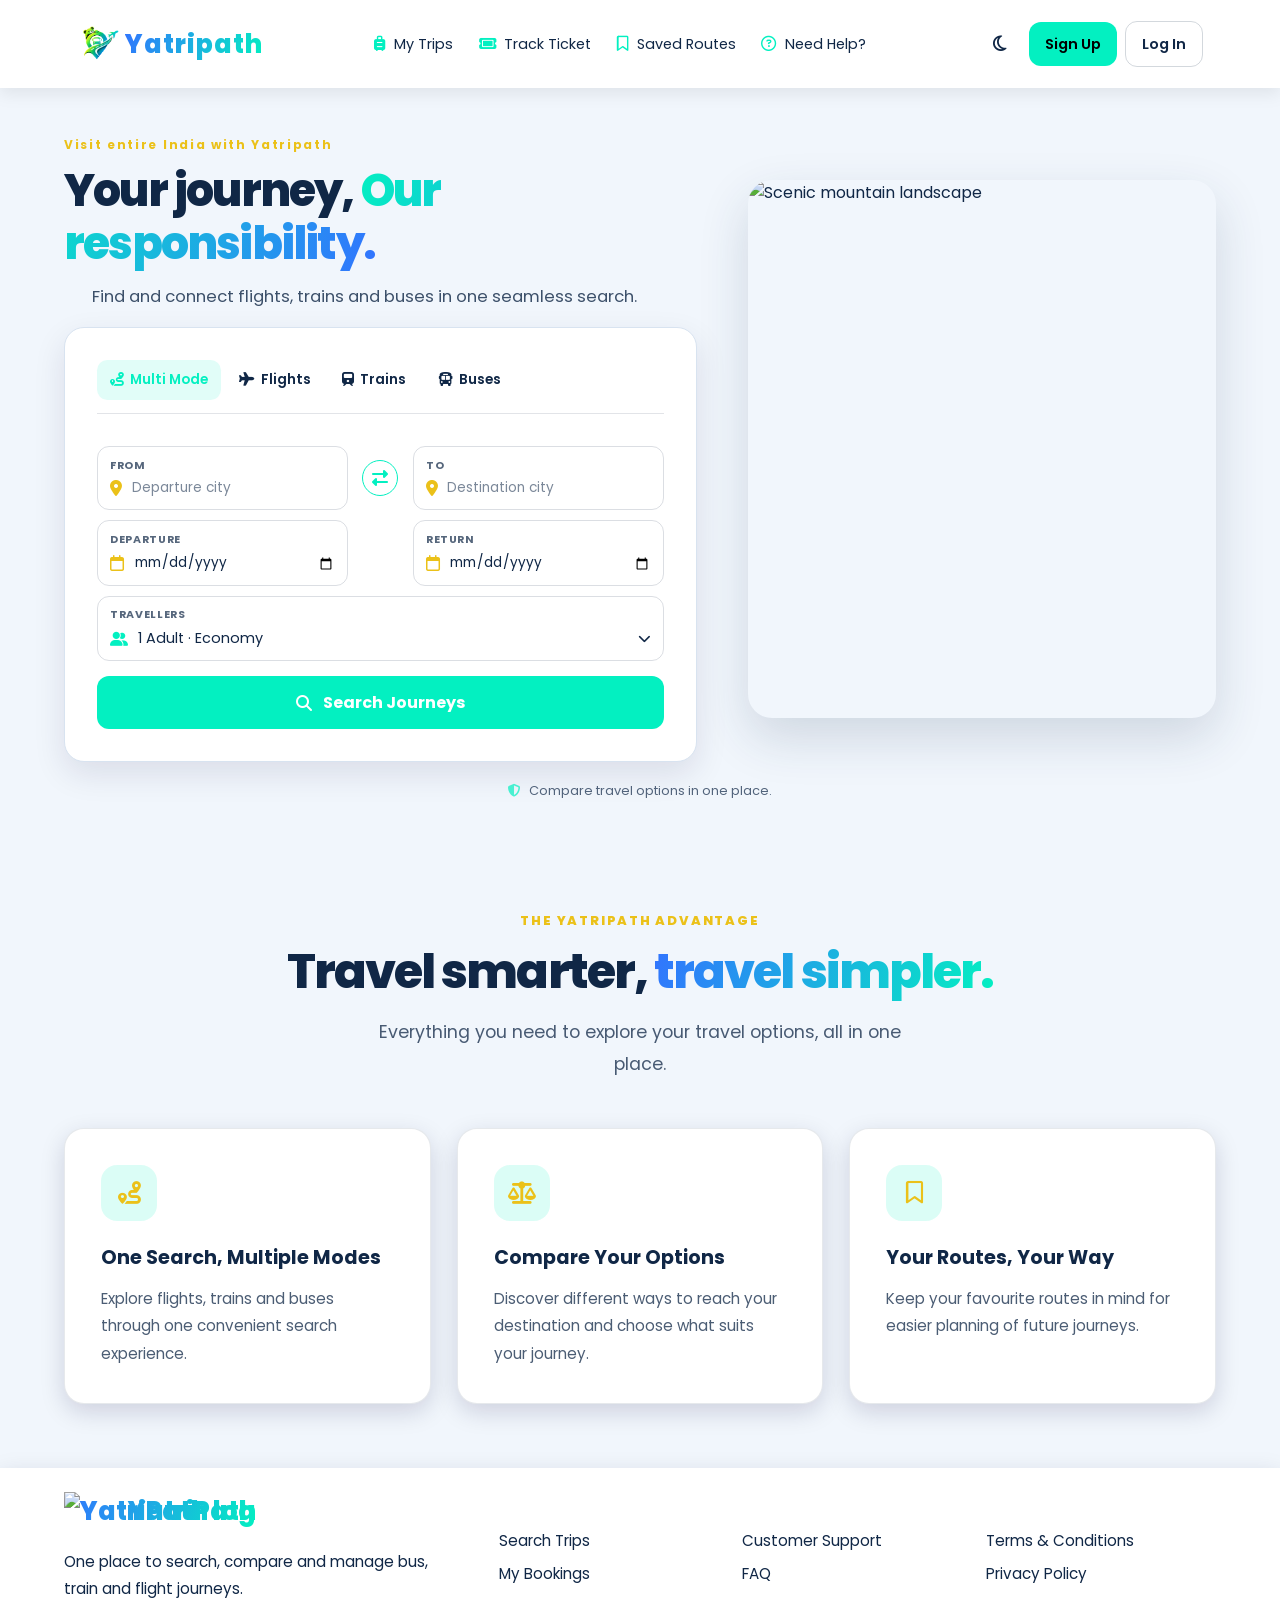
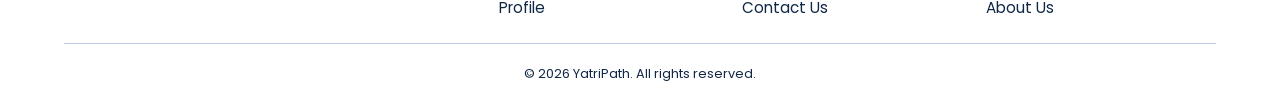
==== commit db47cbce: "Update YatriPath website" ====
--- a/index.html
+++ b/index.html
@@ -598,13 +598,55 @@
 
 
 
-        <footer class="SITE-FOOTER">
+        
+<footer class="SITE-FOOTER">
+    <div class="FOOTER-MAIN">
+
+        <!-- Brand -->
+        <div class="FOOTER-BRAND">
+            <a href="index.html" class="FOOTER-LOGO">
+                <!-- Use the same logo image path as your navbar -->
+                <img src="images/logo.png" alt="YatriPath logo">
+                <span>Yatri<span class="FOOTER-LOGO-ACCENT">Path</span></span>
+            </a>
+
             <p>
-               © 2026 Yatripath. All rights reserved.
-                <span class="FOOTER-DIVIDER">|</span>
-                <a href="#" id="terms-link">Terms and Conditions</a>
+                One place to search, compare and manage bus,
+                train and flight journeys.
             </p>
-        </footer>
+        </div>
+
+        <!-- Explore -->
+        <div class="FOOTER-COLUMN">
+            <h3>EXPLORE</h3>
+            <a href="search.html">Search Trips</a>
+            <a href="#" id="footer-bookings">My Bookings</a>
+            <a href="#" id="footer-profile">Profile</a>
+        </div>
+
+        <!-- Help -->
+        <div class="FOOTER-COLUMN">
+            <h3>HELP</h3>
+            <a href="#">Customer Support</a>
+            <a href="#">FAQ</a>
+            <a href="#">Contact Us</a>
+        </div>
+
+        <!-- Legal -->
+        <div class="FOOTER-COLUMN">
+            <h3>LEGAL</h3>
+            <a href="terms.html">Terms &amp; Conditions</a>
+            <a href="privacy.html">Privacy Policy</a>
+            <a href="#">About Us</a>
+        </div>
+
+    </div>
+
+    <div class="FOOTER-BOTTOM">
+        <p>© 2026 YatriPath. All rights reserved.</p>
+    </div>
+</footer>
+
 
         <script src="script.js"></script>
     </body>
--- a/style.css
+++ b/style.css
@@ -10,8 +10,8 @@
     --primary-color: #03F0C1;
     --secondary-color: #ebc119;
     --tertiary-color: #ffffff;
-    --background-color: #f3f3f3;
-    --text-color: #010b21d7;
+    --background-color: #F1F6FC;
+    --text-color: #102746;
     --highlight-color: #3273FF;
 }
 
@@ -64,6 +64,11 @@
         box-shadow 0.3s ease;
 }
 
+html:not([data-theme="dark"]) .SEARCH-CARD {
+    border: 1px solid #D8E3F0;
+    box-shadow: 0 0.75rem 2rem rgba(32, 16, 70, 0.105);
+}
+
 /* =========================================
    3. NAVBAR
 ========================================= */
@@ -78,7 +83,7 @@
     padding: 1.25rem 6%;
 
     background-color: var(--tertiary-color);
-    box-shadow: 0 0.25rem 1.25rem rgba(1, 11, 33, 0.08);
+    filter: drop-shadow(0 6px 8px rgba(0, 0, 0, 0.071));
 }
 
 /* Logo */
@@ -100,10 +105,10 @@
         #3273FF,
         #03F0C1
     );
-    gap: 0;
     background-clip: text;
     -webkit-background-clip: text;
     color: transparent;
+    gap: 0;
 }
 
 .LOGO img{
@@ -1475,7 +1480,7 @@
     );
     border-radius: 1.25rem;
 
-    box-shadow: 0 0.5rem 1.5rem rgba(20, 35, 60, 0.05);
+    box-shadow: 0 0.5rem 1.5rem rgba(10, 4, 58, 0.153);
 
     transition:
         transform 0.3s ease,
@@ -2058,33 +2063,142 @@
 
 /*FOOOOOOOOOOOOOOOOOOOOOOOOOOOOOOOOOOOOOOOOOOOOOOOOOOOOOOTTTTTTTTTTTTTTTTTTTTTTTTTTTTTTTEEEEEEEEEEEEEEEEEEEEEEEEEEEEERRRRRRRRRRRRRRRRRRRRR*/
 
+
+/* Footer */
+
 .SITE-FOOTER {
     width: 100%;
     box-sizing: border-box;
-    padding: 1rem 1rem;
-    text-align: center;
-    background-color: var(--tertiary-color);
-    border-top: 1px solid rgba(128, 128, 128, 0.15);
-}
-
-.SITE-FOOTER p {
+    padding: 1.5rem 5% 1.5rem;
+    background: var(--tertiary-color);
+    color: var(--text-color);
+    box-shadow: 0 0.5rem 1.5rem rgba(10, 4, 58, 0.153);;
+}
+
+.FOOTER-MAIN {
+    width: 100%;
+    max-width: 1400px;
+    margin: 0 auto;
+    display: grid;
+    grid-template-columns: 2fr 1fr 1fr 1.2fr;
+    gap: clamp(1.5rem, 4vw, 4rem);
+    padding-bottom: 1.5rem;
+}
+
+.FOOTER-BRAND {
+    max-width: 32rem;
+}
+
+.FOOTER-LOGO {
+    display: inline-flex;
+    align-items: center;
+    gap: 0.5rem;
+    margin-bottom: 1rem;
+    background: linear-gradient(
+        110deg,
+        #3273FF,
+        #03F0C1
+    );
+    background-clip: text;
+    -webkit-background-clip: text;
+    color: transparent;;
+    font-size: clamp(1.5rem, 2vw, 2rem);
+    font-weight: 800;
+    text-decoration: none;
+    white-space: nowrap;
+}
+
+.FOOTER-LOGO img {
+    display: block;
+    width: 3.5rem;
+    height: 2.5rem;
+    object-fit: contain;
+}
+
+.FOOTER-BRAND p {
+    max-width: 32rem;
     margin: 0;
-    color: #888888;
-    font-size: 0.75rem;
-    line-height: 1.6;
-}
-
-.SITE-FOOTER a {
-    color: #888888;
+    color: var(--text-color, #6f6f80ab);
+    font-size: 0.95rem;
+    line-height: 1.8;
+}
+
+.FOOTER-COLUMN {
+    display: flex;
+    flex-direction: column;
+    align-items: flex-start;
+    gap: 0.65rem;
+}
+
+.FOOTER-COLUMN h3 {
+    margin: 0 0 0.35rem;
+    color: #ffffff;
+    font-size: 0.9rem;
+    font-weight: 750;
+}
+
+.FOOTER-COLUMN a {
+    color: var(--text-color, #6f6f80ab);
+    font-size: 0.95rem;
     text-decoration: none;
     transition: color 0.2s ease;
 }
 
-.SITE-FOOTER a:hover {
-    color: var(--primary-color);
-}
-
-.FOOTER-DIVIDER {
-    margin: 0 0.4rem;
-    color: #aaaaaa;
-}
+.FOOTER-COLUMN a:hover {
+    color: var(--highlight-color, #3273FF);
+}
+
+.FOOTER-BOTTOM {
+    width: 100%;
+    max-width: 1400px;
+    box-sizing: border-box;
+    margin: 0 auto;
+    padding-top: 1.25rem;
+    border-top: 1px solid rgb(184, 204, 232);
+    text-align: center;
+}
+
+.FOOTER-BOTTOM p {
+    margin: 0;
+    color: var(--text-color);
+    font-size : 0.8rem;
+    line-height : 1.6;
+}
+
+/* Responsive footer */
+
+/* Responsive footer */
+
+@media (max-width: 800px) {
+    .FOOTER-MAIN {
+        grid-template-columns: repeat(3, minmax(0, 1fr));
+        gap: 2rem 1rem;
+    }
+
+    .FOOTER-BRAND {
+        grid-column: 1 / -1;
+    }
+
+    .FOOTER-COLUMN {
+        min-width: 0;
+    }
+}
+
+@media (max-width: 420px) {
+    .SITE-FOOTER {
+        padding: 2rem 1rem 1.25rem;
+    }
+
+    .FOOTER-MAIN {
+        gap: 1.75rem 0.5rem;
+    }
+
+    .FOOTER-COLUMN a {
+        font-size: 0.75rem;
+        overflow-wrap: anywhere;
+    }
+
+    .FOOTER-COLUMN h3 {
+        font-size: 0.75rem;
+    }
+}
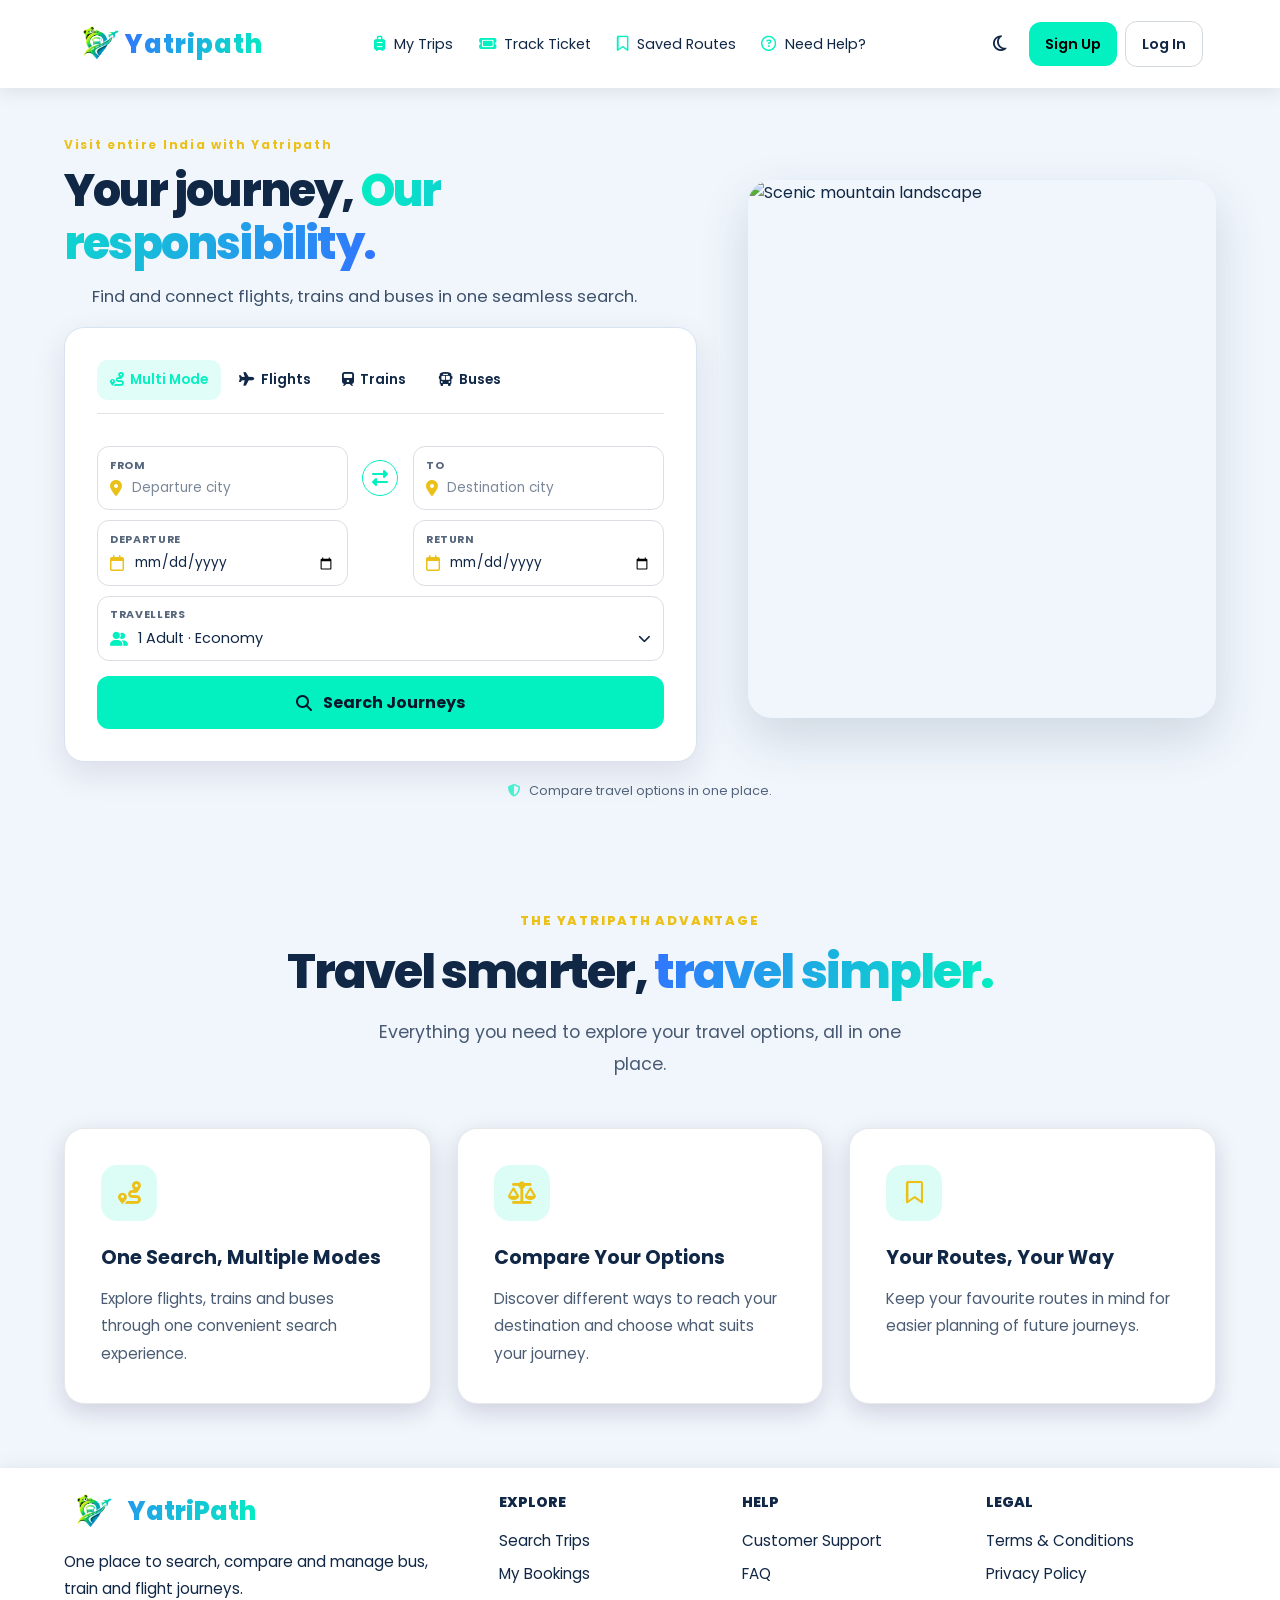
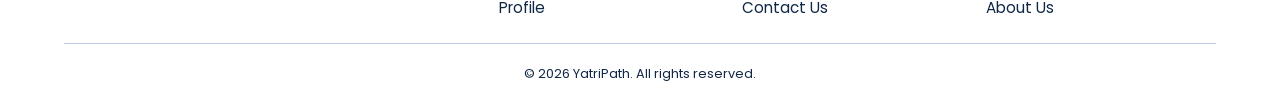
==== commit a57b875a: "multi-model feature added" ====
--- a/index.html
+++ b/index.html
@@ -197,7 +197,7 @@
                 <!-- Travellers and travel class -->
 <div class="SEARCH-FIELD TRAVELLER-FIELD">
 
-    <label>TRAVELLERS</label>
+    <label for="traveller-trigger">TRAVELLERS</label>
 
     <!-- Button that opens the passenger selector -->
     <button
@@ -298,16 +298,19 @@
         </div>
 
         <!-- Travel class -->
-        <div class="TRAVEL-CLASS-GROUP">
-            <label for="travel-class">Travel class</label>
-
-            <select id="travel-class" name="travel_class">
-                <option value="economy">Economy/Premium Economy</option>
-                <option value="premium-economy">Premium Economy</option>
-                <option value="business">Business</option>
-                <option value="first-class">First Class</option>
-            </select>
-        </div>
+        
+<div class="TRAVEL-CLASS-GROUP">
+    <label for="travel-class">Travel class</label>
+
+    <select id="travel-class" name="travel_class">
+        <option value="all">All classes</option>
+    </select>
+
+    <p class="CLASS-HELP" id="class-help">
+        Choose a travel class or compare all available classes.
+    </p>
+</div>
+
 
         <!-- Popup footer -->
         <div class="TRAVELLER-POPUP-FOOTER">
@@ -442,7 +445,7 @@
     <div class="AUTH-CARD">
 
         <a href="#" class="AUTH-BACK" id="back-home">
-            ← Back to Home
+            ← Go back
         </a>
 
         <div class="AUTH-LOGO">
@@ -606,7 +609,7 @@
         <div class="FOOTER-BRAND">
             <a href="index.html" class="FOOTER-LOGO">
                 <!-- Use the same logo image path as your navbar -->
-                <img src="images/logo.png" alt="YatriPath logo">
+                <img src="Images/logo.png" alt="YatriPath logo">
                 <span>Yatri<span class="FOOTER-LOGO-ACCENT">Path</span></span>
             </a>
 
@@ -649,5 +652,6 @@
 
 
         <script src="script.js"></script>
+        <script src="api.js"></script>
     </body>
 </html>
--- a/style.css
+++ b/style.css
@@ -299,15 +299,16 @@
 ========================================= */
 
 .HERO {
-    padding: clamp(2rem, 4vw, 3.5rem) 5% 3rem;
+    background-color: var(--background-color);
+    padding: clamp(2rem, 4vw, 3rem) 5%;
     overflow: hidden;
-    background-color: var(--background-color);
 }
 
 .HERO-CONTENT {
-    max-width: 60rem;
-    margin: 0 auto clamp(1.5rem, 3vw, 2.5rem);
-    text-align: center;
+    width: 100%;
+    max-width: 100%;
+    margin: 0;
+    text-align: left;
 }
 
 .HERO-TAGLINE {
@@ -694,7 +695,7 @@
     border-radius: 0.75rem;
 
     background: var(--primary-color);
-    color: #ffffff;
+    color: #07172a;
 
     font-family: inherit;
     font-size: 1rem;
@@ -710,7 +711,7 @@
 
 .SEARCH-BTN:hover {
     background: var(--highlight-color);
-    color: #07172a;
+    color: #ffffff;
     transform: translateY(-0.1rem);
 }
 
@@ -794,8 +795,8 @@
     }
 
     .LOGO img{
-        width: 11rem;
-        height: 3rem;
+        width: 2.5rem;
+        height: 2.5rem;
     }
 
     /* Closed by default */
@@ -927,7 +928,6 @@
 
     .SWAP-BTN {
         width: 1.8rem;
-        top: 1.55rem;
     }
 
     /* Supporting note */
@@ -948,7 +948,7 @@
     }
 
     .SEARCH-FORM {
-        column-gap: 1.25rem;
+        column-gap: 0.35rem;
         row-gap: 0.5rem;
     }
 
@@ -971,7 +971,6 @@
     }
 
     .SWAP-BTN {
-        top: 2.2rem;
         width: 1.5rem;
     }
 }
@@ -1324,10 +1323,6 @@
 
 /* ===== HERO TWO-COLUMN LAYOUT ===== */
 
-.HERO {
-    padding: clamp(2rem, 4vw, 3rem) 5%;
-    overflow: hidden;
-}
 
 .HERO-LAYOUT {
     display: grid;
@@ -1342,13 +1337,6 @@
 /* Left column */
 .HERO-BOX {
     min-width: 0;
-}
-
-.HERO-CONTENT {
-    width: 100%;
-    max-width: 100%;
-    margin: 0;
-    text-align: left;
 }
 
 /* Right column */
@@ -1619,7 +1607,6 @@
 
 .AUTH-CARD {
     min-width: 0;
-    padding-top: 1rem;
     align-self: center;
     width: 100%;
     max-width: none;
@@ -2072,7 +2059,7 @@
     padding: 1.5rem 5% 1.5rem;
     background: var(--tertiary-color);
     color: var(--text-color);
-    box-shadow: 0 0.5rem 1.5rem rgba(10, 4, 58, 0.153);;
+    box-shadow: 0 0.5rem 1.5rem rgba(10, 4, 58, 0.153);
 }
 
 .FOOTER-MAIN {
@@ -2101,7 +2088,7 @@
     );
     background-clip: text;
     -webkit-background-clip: text;
-    color: transparent;;
+    color: transparent;
     font-size: clamp(1.5rem, 2vw, 2rem);
     font-weight: 800;
     text-decoration: none;
@@ -2132,7 +2119,7 @@
 
 .FOOTER-COLUMN h3 {
     margin: 0 0 0.35rem;
-    color: #ffffff;
+    color: var(--text-color);
     font-size: 0.9rem;
     font-weight: 750;
 }
@@ -2165,7 +2152,7 @@
     line-height : 1.6;
 }
 
-/* Responsive footer */
+
 
 /* Responsive footer */
 
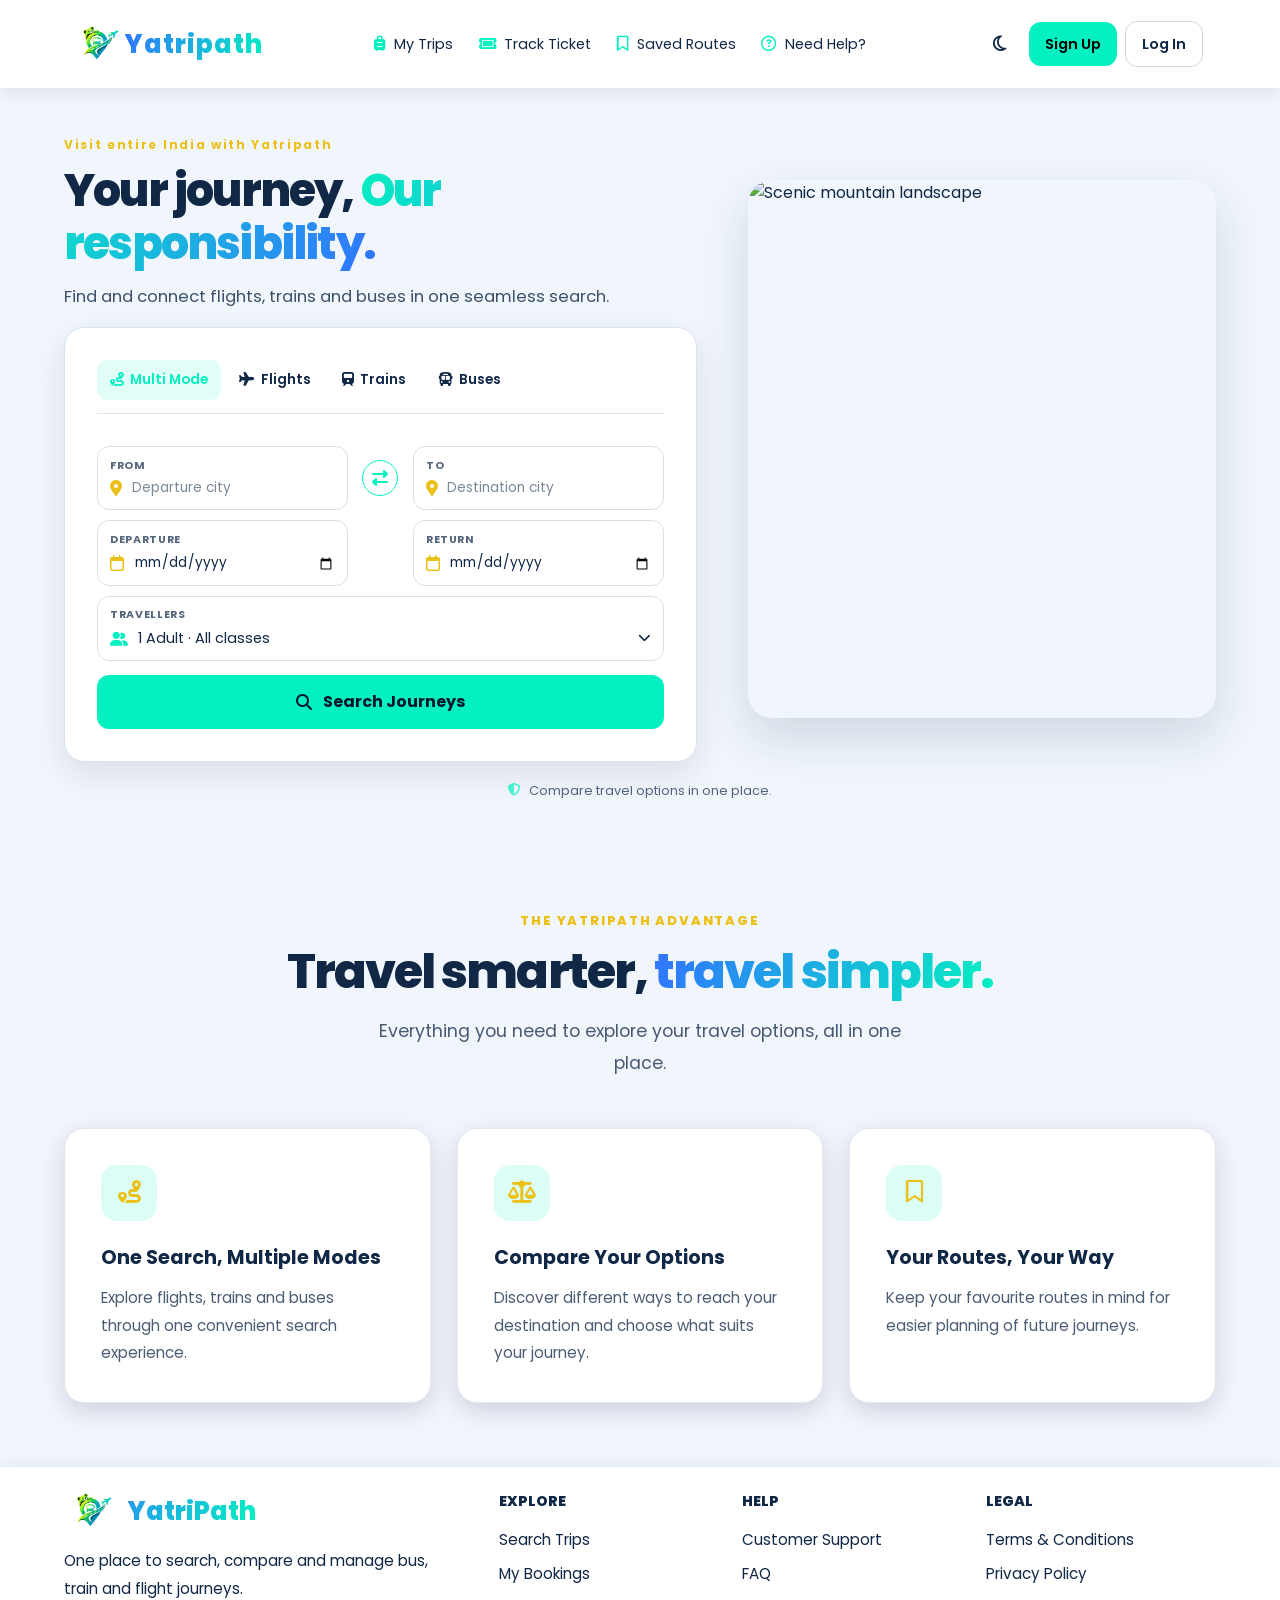
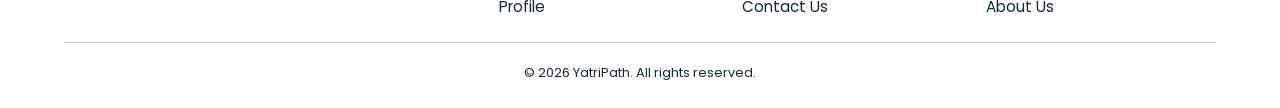
==== commit 0a3905b8: "fixed all errors" ====
--- a/index.html
+++ b/index.html
@@ -209,7 +209,7 @@
     >
         <span class="TRAVELLER-SUMMARY">
             <i class="fa-solid fa-user-group"></i>
-            <span id="traveller-summary">1 Adult · Economy</span>
+            <span id="traveller-summary">1 Adult · All Classes</span>
         </span>
 
         <i class="fa-solid fa-chevron-down TRAVELLER-CHEVRON"></i>
--- a/style.css
+++ b/style.css
@@ -345,7 +345,7 @@
 
 .HERO-DESCRIPTION {
     max-width: 36rem;
-    margin: 0.75rem auto 0;
+    margin: 0.75rem 0 0;
     color: var(--text-color);
     font-size: clamp(0.9rem, 1.3vw, 1.05rem);
     line-height: 1.7;
@@ -616,6 +616,12 @@
 }
 
 [data-theme="dark"] .FIELD-INPUT input[type="date"] {
+    color-scheme: dark;
+}
+
+[data-theme="dark"] .AUTH-CARD form input[type="date"],
+[data-theme="dark"] .AUTH-CARD form select,
+[data-theme="dark"] .TRAVEL-CLASS-GROUP select {
     color-scheme: dark;
 }
 
@@ -824,7 +830,6 @@
 
 
     .NAV-LINKS {
-        justify-content: flex-start;
         gap: 1rem;
         display: flex;
         flex-direction: column;
@@ -1315,11 +1320,6 @@
     overflow-wrap: normal;
 }
 
-#traveller-summary {
-    line-height: 1.5;
-}
-
-
 
 /* ===== HERO TWO-COLUMN LAYOUT ===== */
 
@@ -1335,7 +1335,7 @@
 }
 
 /* Left column */
-.HERO-BOX {
+.HERO-LEFT {
     min-width: 0;
 }
 
@@ -1634,6 +1634,7 @@
 
 .AUTH-LOGO {
     display: flex;
+    align-items: center;
     margin-bottom: 1.25rem;
 }
 
@@ -1987,8 +1988,6 @@
 
 .PASSWORD-RULES:not([hidden]) {
     display: block;
-    margin-top: 0.65rem;
-    color: red;
 }
 
 /*smooth transition of login signup with homepage*/
